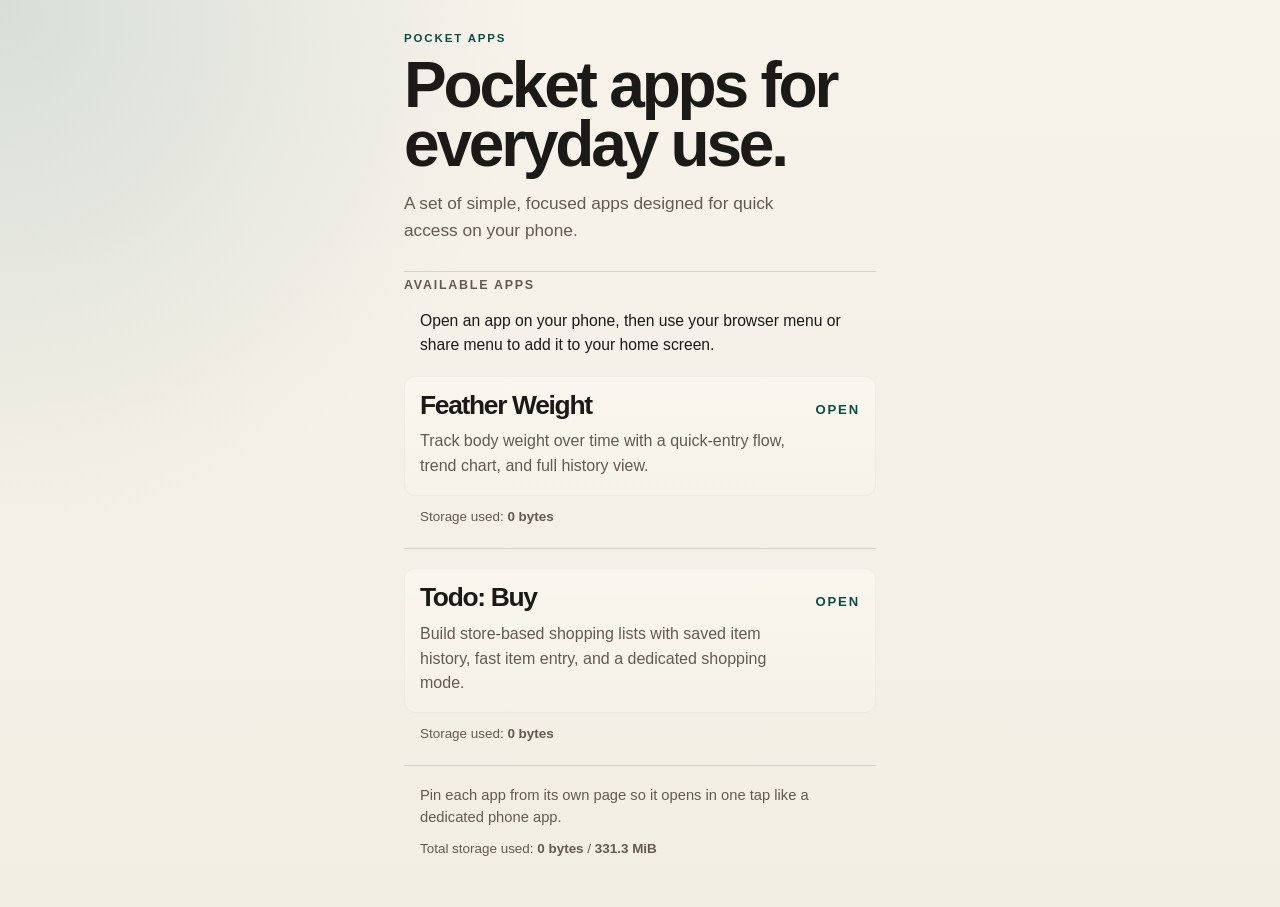
==== docs/index.html @ 56efe2e7 "Introduce the feather weight app!" ====
<!DOCTYPE html>
<html lang="en">
<head>
	<meta charset="UTF-8">
	<meta name="viewport" content="width=device-width, initial-scale=1.0, maximum-scale=1.0, user-scalable=no, viewport-fit=cover">
	<meta name="theme-color" content="#f2eee4">
	<title>Pocket Apps</title>
	<script defer src="./alpine.min.js"></script>
<style>
:root {
	color-scheme: light;
	--bg: #f2eee4;
	--bg-soft: rgba(255, 252, 246, 0.72);
	--text: #1c1a17;
	--text-soft: #635b50;
	--line: rgba(28, 26, 23, 0.14);
	--accent: #17645d;
	--accent-strong: #0e4d47;
	--max-width: 32rem;
}

* {
	box-sizing: border-box;
	-webkit-tap-highlight-color: transparent;
}

html {
	background:
		radial-gradient(circle at top left, rgba(23, 100, 93, 0.14), transparent 34%),
		linear-gradient(180deg, #f7f3eb 0%, var(--bg) 100%);
}

body {
	margin: 0;
	min-height: 100vh;
	font-family: "Aptos", "Segoe UI Variable Text", "Segoe UI", "Inter", "Ubuntu", "Noto Sans", "Helvetica Neue", Helvetica, Arial, sans-serif;
	color: var(--text);
}

a {
	color: inherit;
}

main {
	width: min(100%, var(--max-width));
	margin: 0 auto;
	padding: 2rem 1.25rem 3rem;
}

.kicker {
	margin: 0 0 0.75rem;
	font-size: 0.72rem;
	font-weight: 700;
	letter-spacing: 0.16em;
	text-transform: uppercase;
	color: var(--accent-strong);
}

h1 {
	margin: 0;
	font-family: "Aptos Display", "Segoe UI Variable Display", "Segoe UI", "Ubuntu Sans", "Noto Sans", "Helvetica Neue", Helvetica, Arial, sans-serif;
	font-size: clamp(2.25rem, 9vw, 4rem);
	line-height: 0.92;
	font-weight: 700;
	letter-spacing: -0.05em;
}

.intro {
	padding-bottom: 1.75rem;
	border-bottom: 1px solid var(--line);
}

.lead {
	margin: 1rem 0 0;
	max-width: 24rem;
	font-size: 1.08rem;
	line-height: 1.55;
	color: var(--text-soft);
}

.meta {
	margin: 0 0 0.45rem;
	font-size: 0.78rem;
	font-weight: 700;
	letter-spacing: 0.14em;
	text-transform: uppercase;
	color: var(--text-soft);
}

.pin-note {
	margin: 0;
	font-size: 0.98rem;
	line-height: 1.5;
	color: var(--text);
	padding: 0 1rem;
}

.pin-panel {
	margin-top: 0.95rem;
	padding: 0.15rem 0 0;
}

.apps {
	padding-top: 0.35rem;
}

.app-item {
	padding: 1.2rem 0 1.35rem;
	border-bottom: 1px solid var(--line);
}

.app-item:first-child {
	padding-top: 1.05rem;
}

.app-card {
	display: block;
	padding: 1rem 1rem 1.05rem;
	text-decoration: none;
	border-radius: 0.7rem;
	background: linear-gradient(180deg, rgba(255, 252, 246, 0.52), rgba(255, 252, 246, 0.16));
	box-shadow: inset 0 0 0 1px rgba(28, 26, 23, 0.04);
	transition: background 160ms ease, box-shadow 160ms ease, transform 160ms ease;
}

.app-name-row {
	display: flex;
	align-items: baseline;
	justify-content: space-between;
	gap: 1rem;
}

.app-name {
	margin: 0;
	font-family: "Aptos Display", "Segoe UI Variable Display", "Segoe UI", "Ubuntu Sans", "Noto Sans", "Helvetica Neue", Helvetica, Arial, sans-serif;
	font-size: 1.65rem;
	line-height: 1;
	letter-spacing: -0.05em;
}

.app-link {
	font-size: 0.82rem;
	font-weight: 700;
	letter-spacing: 0.14em;
	text-transform: uppercase;
	color: var(--accent-strong);
	white-space: nowrap;
}

.app-summary {
	margin: 0.7rem 0 0;
	max-width: 24rem;
	font-size: 1rem;
	line-height: 1.55;
	color: var(--text-soft);
}


.app-storage {
	margin: 0.7rem 1rem 0;
	font-size: 0.84rem;
	line-height: 1.45;
	color: var(--text-soft);
}

.app-storage strong {
	font-weight: 600;
	color: inherit;
}

.app-card:active .app-link,
.app-card:hover .app-link,
.app-card:focus-visible .app-link {
	color: var(--accent);
}

.app-card:hover,
.app-card:focus-visible {
	background: linear-gradient(180deg, rgba(255, 252, 246, 0.78), rgba(255, 252, 246, 0.3));
	box-shadow: inset 0 0 0 1px rgba(23, 100, 93, 0.1);
}

.app-card:active {
	transform: scale(0.95);
}

.app-card:focus-visible {
	outline: 2px solid var(--accent);
	outline-offset: 0.3rem;
}

.footer-note {
	margin: 1.1rem 0 0;
	font-size: 0.92rem;
	line-height: 1.5;
	color: var(--text-soft);
	padding: 0 1rem;
}

</style>
</head>
<body>
	<main x-data="appIndex()" x-init="init()">
		<section class="intro" aria-labelledby="page-title">
			<p class="kicker">Pocket Apps</p>
			<h1 id="page-title">Pocket apps for everyday use.</h1>
			<p class="lead">A set of simple, focused apps designed for quick access on your phone.</p>
		</section>

		<section class="apps" aria-labelledby="apps-title">
			<p class="meta" id="apps-title">Available Apps</p>
			<div class="pin-panel">
				<p class="pin-note" x-text="instruction()">Open an app on your phone, then use your browser menu or share menu to add it to your home screen.</p>
			</div>
		</section>

		<section>
			<template x-for="app in apps" :key="app.id">
				<div class="app-item">
					<a class="app-card" :href="app.href">
						<div class="app-name-row">
							<h2 class="app-name" x-text="app.name">App Name</h2>
							<span class="app-link">Open</span>
						</div>
						<p class="app-summary" x-text="app.summary">App summary.</p>
					</a>
					<p class="app-storage">Storage used: <strong x-text="prettyBytes(getStorageUsed(app))"></strong></p>
				</div>
			</template>

			<p class="footer-note">Pin each app from its own page so it opens in one tap like a dedicated phone app.</p>
			<p class="app-storage">Total storage used: <strong x-text="prettyBytes(getStorageUsed())"></strong> / <strong x-text="prettyBytes(localStorageQuota)"></strong></p>
		</section>
	</main>

<script>
const APPS = [
	Object.freeze({
		id: 'feather-weight',
		name: 'Feather Weight',
		href: './feather-weight.html',
		summary: 'Track body weight over time with a quick-entry flow, trend chart, and full history view.',
		localStoragePrefix: 'feather-weight-data',
	}),
	Object.freeze({
		id: 'todo-buy',
		name: 'Todo: Buy',
		href: './todo-buy.html',
		summary: 'Build store-based shopping lists with saved item history, fast item entry, and a dedicated shopping mode.',
		localStoragePrefix: 'todo_buy_data',
	})
];

function appIndex() {
	return {
		platform: null,
		totalBytes: 0,
		localStorageQuota: 0,
		apps: APPS,
		init() {
			this.detectPlatform();

			if (navigator.storage && navigator.storage.estimate) {
				navigator.storage.estimate().then(estimate => {
					this.localStorageQuota = estimate.quota || 0;
				});
			}
		},
		detectPlatform() {
			let ua = navigator.userAgent || '';
			let low = ua.toLowerCase();
			let isIOS = /iphone|ipad|ipod/.test(low);
			let isAndroid = /android/.test(low);
			let isSamsung = /samsungbrowser/.test(low);
			let isEdge = /edg|edgios|edga/.test(low);
			let isFirefox = /firefox|fxios/.test(low);
			let isChrome = /chrome|crios/.test(low) && !isEdge && !isSamsung;
			let isSafari = /safari/.test(low) && !isChrome && !isEdge && !isFirefox;

			if (window.matchMedia('(display-mode: standalone)').matches || window.navigator.standalone === true) {
				this.platform = 'standalone';
			}
			else if (isIOS && isSafari) {
				this.platform = 'ios-safari';
			}
			else if (isAndroid && isSamsung) {
				this.platform = 'android-samsung';
			}
			else if (isAndroid && isFirefox) {
				this.platform = 'android-firefox';
			}
			else if (isAndroid && (isChrome || isEdge)) {
				this.platform = 'android-chromium';
			}
			else if (isIOS && (isChrome || isEdge || isFirefox)) {
				this.platform = 'ios-alt';
			}
			else if (isIOS) {
				this.platform = 'ios';
			}
			else if (isAndroid) {
				this.platform = 'android';
			}
			else {
				this.platform = null;
			}
		},
		getStorageUsed(app = null) {
			let keys = app ? Object.keys(localStorage).filter(key => key.startsWith(app.localStoragePrefix)) : Object.keys(localStorage);
			let total = 0;
			for (let key of keys) {
				let value = localStorage.getItem(key) || '';
				total += this.measureTextBytes(key) + this.measureTextBytes(value);
			}
			return total;
		},
		measureTextBytes(text) {
			return new TextEncoder().encode(String(text)).length;
		},
		prettyBytes(bytes) {
			const KIB = 1024;
			const MIB = KIB * 1024;
			const GIB = MIB * 1024;

			if (bytes >= GIB) {
				return `${(bytes / GIB).toFixed(1)} GiB`;
			}

			if (bytes >= MIB) {
				return `${(bytes / MIB).toFixed(1)} MiB`;
			}

			if (bytes >= KIB) {
				return `${(bytes / KIB).toFixed(1)} KiB`;
			}

			return bytes + ' byte' + (bytes === 1 ? '' : 's');
		},
		instruction() {
			if (this.platform === 'standalone') {
				return 'This page is already running in home-screen mode.';
			}

			if (this.platform === 'ios-safari' || this.platform === 'ios') {
				return 'Open the app you want, tap Share, then choose Add to Home Screen.';
			}

			if (this.platform === 'android-samsung') {
				return 'Open the app you want, then use the Samsung Internet menu and choose Add page to home screen.';
			}

			if (this.platform === 'android-firefox') {
				return 'Open the app you want, then use the Firefox menu and choose Install or Add to Home screen.';
			}

			if (this.platform === 'android-chromium' || this.platform === 'android') {
				return 'Open the app you want, then use the browser menu and choose Add to Home screen or Install app.';
			}

			if (this.platform === 'ios-alt') {
				return 'Open the app you want, then use the share menu and look for Add to Home Screen. If that option is missing, open the same app in Safari.';
			}

			return 'Open an app on your phone, then use your browser menu or share menu to add it to your home screen.';
		}
	};
}
</script>
</body>
</html>
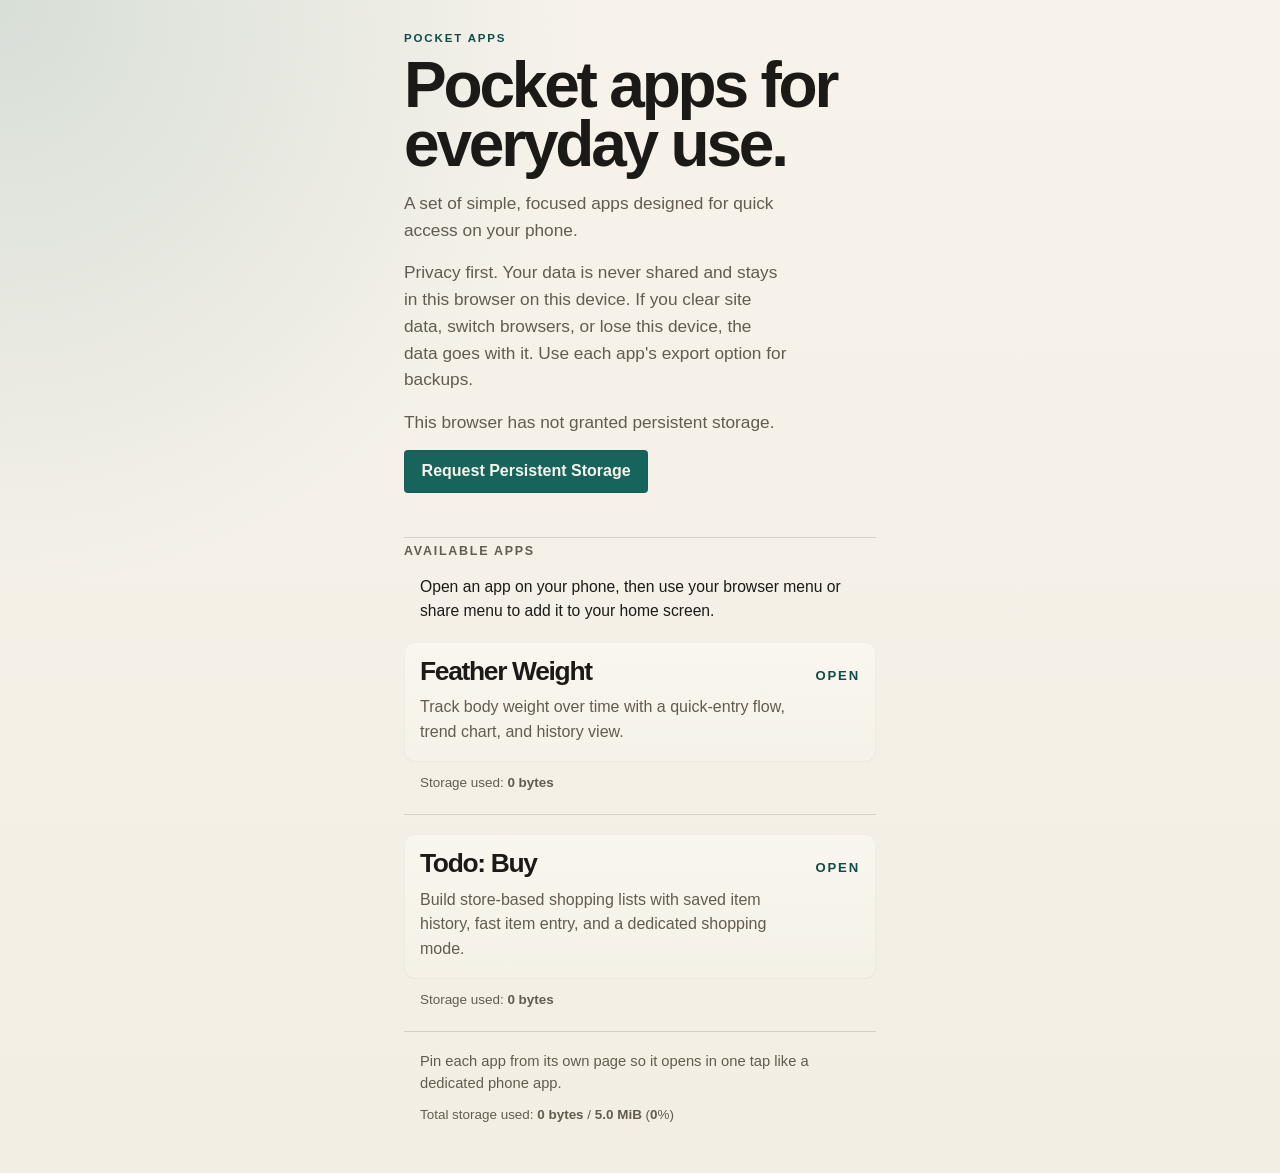
==== commit df1de747: "Work on the index page and readme" ====
--- a/docs/index.html
+++ b/docs/index.html
@@ -78,6 +78,38 @@
 	color: var(--text-soft);
 }
 
+.storage-cta {
+	margin-top: 0.85rem;
+}
+
+.storage-button {
+	appearance: none;
+	border: 0;
+	border-radius: 4px;
+	padding: 0.8rem 1.1rem;
+	font: inherit;
+	font-weight: 700;
+	background: var(--accent);
+	color: #f7f3eb;
+	box-shadow: inset 0 0 0 1px rgba(0, 0, 0, 0.05);
+	transition: background 160ms ease, transform 160ms ease;
+	cursor: pointer;
+}
+
+.storage-button:hover,
+.storage-button:focus-visible {
+	background: var(--accent-strong);
+}
+
+.storage-button:active {
+	transform: scale(0.97);
+}
+
+.storage-button:focus-visible {
+	outline: 2px solid var(--accent);
+	outline-offset: 0.2rem;
+}
+
 .meta {
 	margin: 0 0 0.45rem;
 	font-size: 0.78rem;
@@ -205,6 +237,12 @@
 			<p class="kicker">Pocket Apps</p>
 			<h1 id="page-title">Pocket apps for everyday use.</h1>
 			<p class="lead">A set of simple, focused apps designed for quick access on your phone.</p>
+			<p class="lead">Privacy first. Your data is never shared and stays in this browser on this device. If you clear site data, switch browsers, or lose this device, the data goes with it. Use each app's export option for backups.</p>
+			<p class="lead" x-show="storagePersistenceStatus === 'prompt'">This browser has not granted persistent storage.</p>
+			<p class="lead" x-show="storagePersistenceStatus === 'persisted'">Persistent storage is enabled.</p>
+			<p class="lead" x-show="storagePersistenceStatus === 'unsupported'">This browser does not expose persistent storage.</p>
+			<p class="lead" x-show="storagePersistenceStatus === 'error'">Persistent storage could not be checked right now.</p>
+			<p class="storage-cta" x-show="storagePersistenceStatus === 'prompt'"><button class="storage-button" type="button" @click="requestPersistentStorage()">Request Persistent Storage</button></p>
 		</section>
 
 		<section class="apps" aria-labelledby="apps-title">
@@ -229,7 +267,7 @@
 			</template>
 
 			<p class="footer-note">Pin each app from its own page so it opens in one tap like a dedicated phone app.</p>
-			<p class="app-storage">Total storage used: <strong x-text="prettyBytes(getStorageUsed())"></strong> / <strong x-text="prettyBytes(localStorageQuota)"></strong></p>
+			<p class="app-storage">Total storage used: <strong x-text="prettyBytes(getStorageUsed())"></strong><span x-show="localStorageQuota > 0"> / <strong x-text="prettyBytes(localStorageQuota)"></strong> (<strong x-text="Math.round((getStorageUsed() / localStorageQuota) * 100)"></strong>%)</span></p>
 		</section>
 	</main>
 
@@ -239,7 +277,7 @@
 		id: 'feather-weight',
 		name: 'Feather Weight',
 		href: './feather-weight.html',
-		summary: 'Track body weight over time with a quick-entry flow, trend chart, and full history view.',
+		summary: 'Track body weight over time with a quick-entry flow, trend chart, and history view.',
 		localStoragePrefix: 'feather-weight-data',
 	}),
 	Object.freeze({
@@ -251,31 +289,111 @@
 	})
 ];
 
+function measureTextBytes(text) {
+	return new TextEncoder().encode(String(text)).length;
+}
+
+function estimateLocalStorageLimit() {
+	const TEST_KEY = '__test__';
+	let low = 0;
+	let high = 1;
+
+	// Step 1: Exponential growth to find upper bound
+	try {
+		while (true) {
+			localStorage.setItem(TEST_KEY, 'a'.repeat(high));
+			low = high;
+			high *= 2;
+		}
+	}
+	catch (e) {
+		// We've exceeded the limit
+	}
+
+	// Step 2: Binary search refinement
+	while (low < high - 1) {
+		let mid = Math.floor((low + high) / 2);
+		try {
+			localStorage.setItem(TEST_KEY, 'a'.repeat(mid));
+			low = mid;
+		}
+		catch (e) {
+			high = mid;
+		}
+	}
+
+	localStorage.removeItem(TEST_KEY);
+	return measureTextBytes('a'.repeat(low));
+}
+
+function hasPersistentStorageSupport() {
+	return Boolean(
+		navigator.storage &&
+		typeof navigator.storage.persisted === 'function' &&
+		typeof navigator.storage.persist === 'function'
+	);
+}
+
 function appIndex() {
 	return {
 		platform: null,
 		totalBytes: 0,
 		localStorageQuota: 0,
+		storagePersistenceStatus: 'checking',
 		apps: APPS,
 		init() {
 			this.detectPlatform();
 
-			if (navigator.storage && navigator.storage.estimate) {
-				navigator.storage.estimate().then(estimate => {
-					this.localStorageQuota = estimate.quota || 0;
-				});
+			this.$nextTick(() => {
+				let quota = estimateLocalStorageLimit() + this.getStorageUsed();
+				this.localStorageQuota = Math.ceil(quota / 4096) * 4096;
+			});
+
+			this.refreshStoragePersistenceStatus();
+		},
+		async refreshStoragePersistenceStatus() {
+			if (!hasPersistentStorageSupport()) {
+				this.storagePersistenceStatus = 'unsupported';
+				return;
+			}
+
+			try {
+				this.storagePersistenceStatus = await navigator.storage.persisted() ? 'persisted' : 'prompt';
+			}
+			catch (error) {
+				this.storagePersistenceStatus = 'error';
+			}
+		},
+		async requestPersistentStorage() {
+			if (!hasPersistentStorageSupport()) {
+				this.storagePersistenceStatus = 'unsupported';
+				return false;
+			}
+
+			try {
+				if (await navigator.storage.persisted()) {
+					this.storagePersistenceStatus = 'persisted';
+					return true;
+				}
+
+				let persisted = await navigator.storage.persist();
+				this.storagePersistenceStatus = persisted ? 'persisted' : 'prompt';
+				return persisted;
+			}
+			catch (error) {
+				this.storagePersistenceStatus = 'error';
+				return false;
 			}
 		},
 		detectPlatform() {
-			let ua = navigator.userAgent || '';
-			let low = ua.toLowerCase();
-			let isIOS = /iphone|ipad|ipod/.test(low);
-			let isAndroid = /android/.test(low);
-			let isSamsung = /samsungbrowser/.test(low);
-			let isEdge = /edg|edgios|edga/.test(low);
-			let isFirefox = /firefox|fxios/.test(low);
-			let isChrome = /chrome|crios/.test(low) && !isEdge && !isSamsung;
-			let isSafari = /safari/.test(low) && !isChrome && !isEdge && !isFirefox;
+			let userAgent = navigator.userAgent.toLowerCase();
+			let isIOS = /iphone|ipad|ipod/.test(userAgent);
+			let isAndroid = /android/.test(userAgent);
+			let isSamsung = /samsungbrowser/.test(userAgent);
+			let isEdge = /edg|edgios|edga/.test(userAgent);
+			let isFirefox = /firefox|fxios/.test(userAgent);
+			let isChrome = /chrome|crios/.test(userAgent) && !isEdge && !isSamsung;
+			let isSafari = /safari/.test(userAgent) && !isChrome && !isEdge && !isFirefox;
 
 			if (window.matchMedia('(display-mode: standalone)').matches || window.navigator.standalone === true) {
 				this.platform = 'standalone';
@@ -310,12 +428,9 @@
 			let total = 0;
 			for (let key of keys) {
 				let value = localStorage.getItem(key) || '';
-				total += this.measureTextBytes(key) + this.measureTextBytes(value);
+				total += measureTextBytes(key) + measureTextBytes(value);
 			}
 			return total;
-		},
-		measureTextBytes(text) {
-			return new TextEncoder().encode(String(text)).length;
 		},
 		prettyBytes(bytes) {
 			const KIB = 1024;
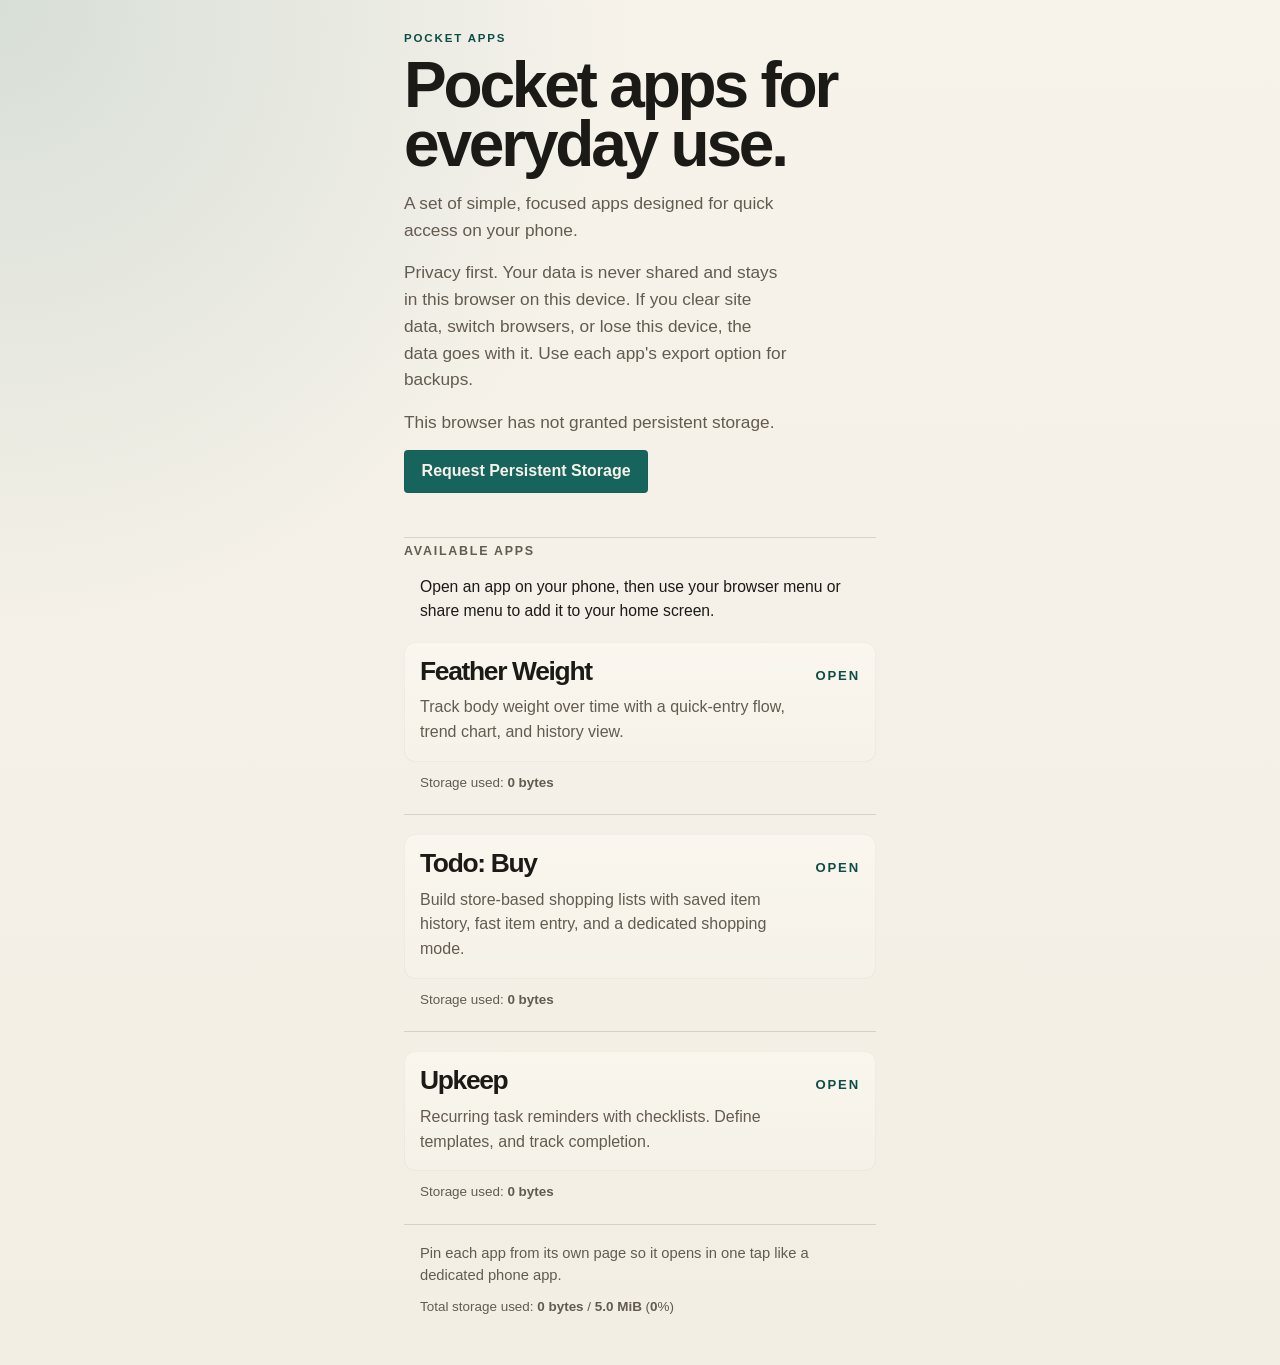
==== commit a0ec68d7: "Introduce the Upkeep app!" ====
--- a/docs/index.html
+++ b/docs/index.html
@@ -276,17 +276,24 @@
 	Object.freeze({
 		id: 'feather-weight',
 		name: 'Feather Weight',
-		href: './feather-weight.html',
+		href: './feather-weight/',
 		summary: 'Track body weight over time with a quick-entry flow, trend chart, and history view.',
 		localStoragePrefix: 'feather-weight-data',
 	}),
 	Object.freeze({
 		id: 'todo-buy',
 		name: 'Todo: Buy',
-		href: './todo-buy.html',
+		href: './todo-buy/',
 		summary: 'Build store-based shopping lists with saved item history, fast item entry, and a dedicated shopping mode.',
 		localStoragePrefix: 'todo_buy_data',
-	})
+	}),
+	Object.freeze({
+		id: 'upkeep',
+		name: 'Upkeep',
+		href: './upkeep/',
+		summary: 'Recurring task reminders with checklists. Define templates, and track completion.',
+		localStoragePrefix: 'upkeep-data',
+	}),
 ];
 
 function measureTextBytes(text) {
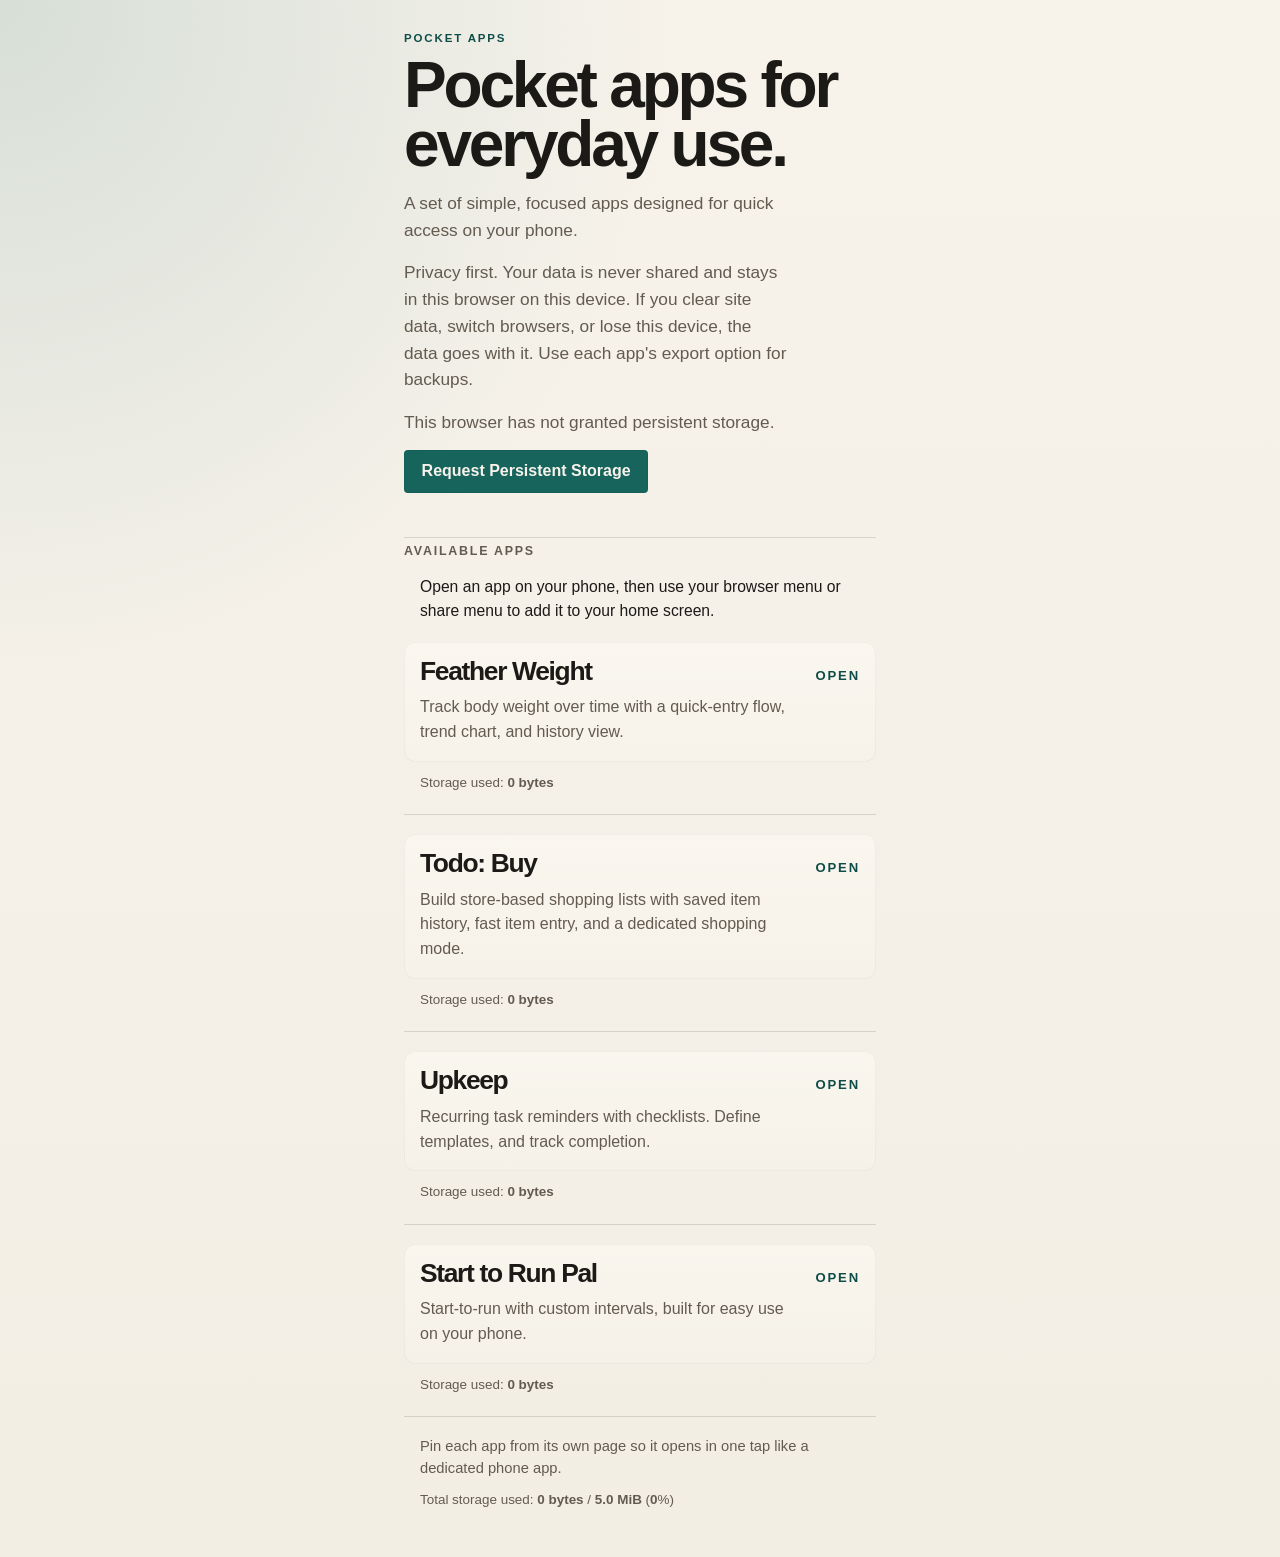
==== commit 5eb1e826: "Introduce the Start To Run Pal app!" ====
--- a/docs/index.html
+++ b/docs/index.html
@@ -294,6 +294,13 @@
 		summary: 'Recurring task reminders with checklists. Define templates, and track completion.',
 		localStoragePrefix: 'upkeep-data',
 	}),
+	Object.freeze({
+		id: 'start-to-run-pal',
+		name: 'Start to Run Pal',
+		href: './start-to-run-pal/',
+		summary: 'Start-to-run with custom intervals, built for easy use on your phone.',
+		localStoragePrefix: 'start-to-run-pal-data',
+	}),
 ];
 
 function measureTextBytes(text) {
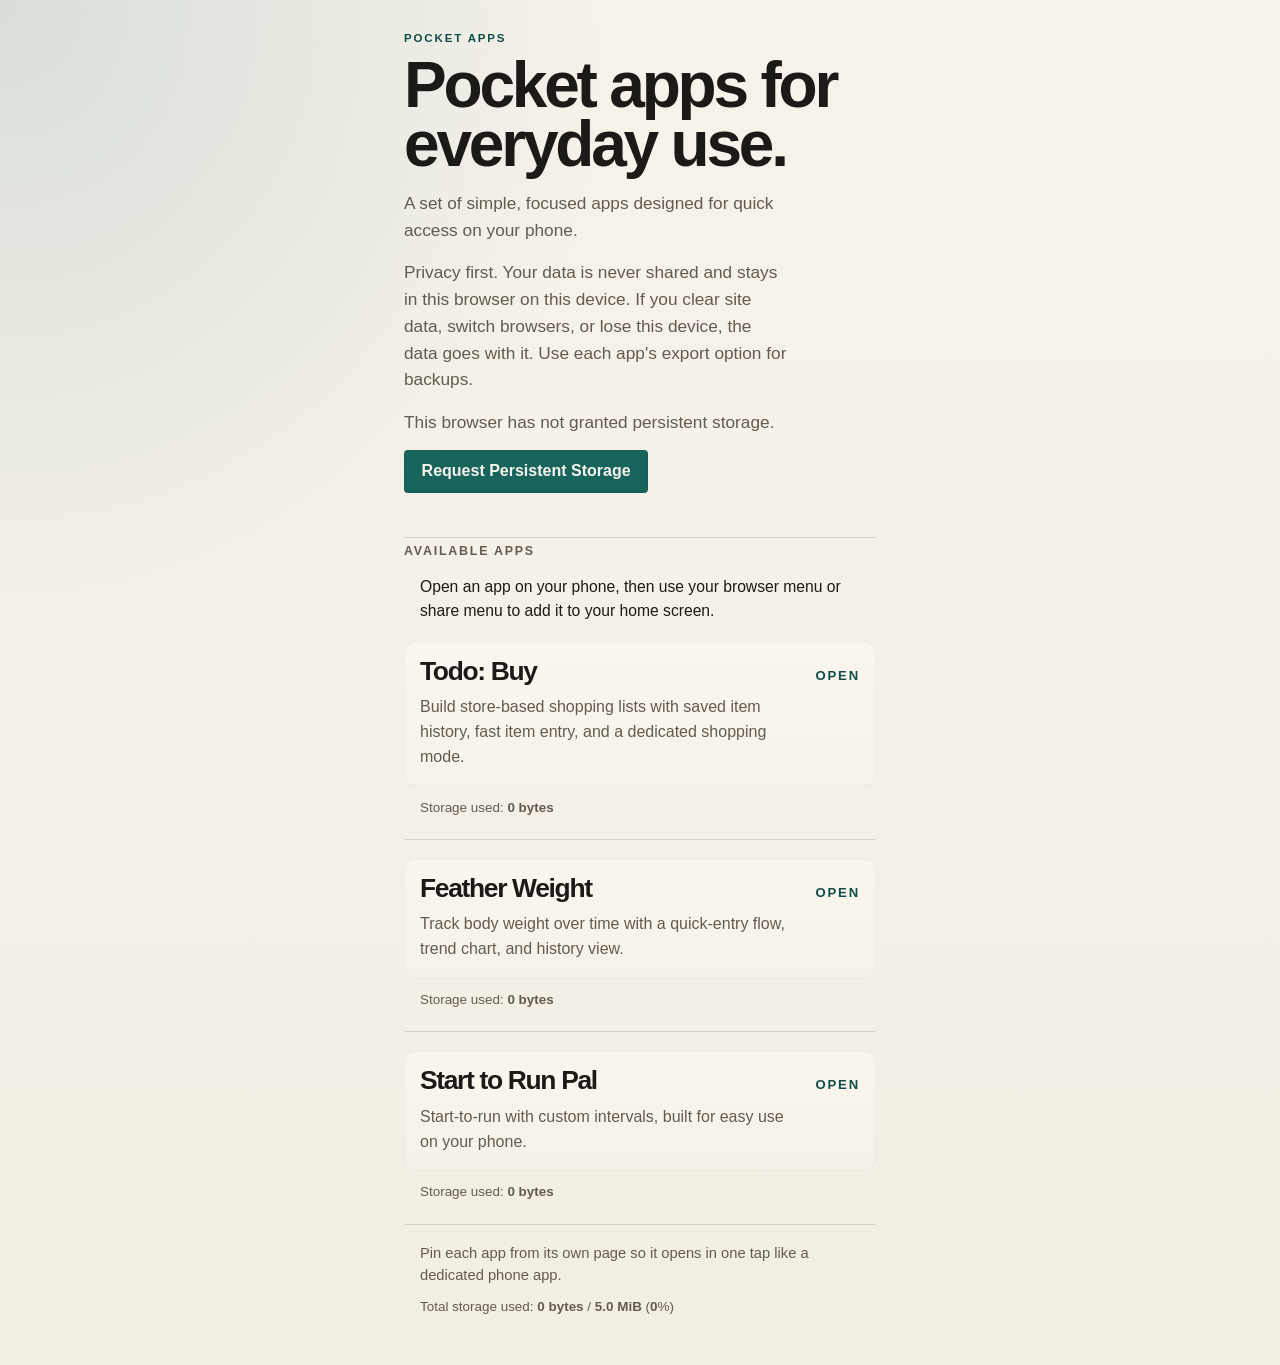
==== commit 84dcc160: "Icons WIP" ====
--- a/docs/index.html
+++ b/docs/index.html
@@ -5,6 +5,7 @@
 	<meta name="viewport" content="width=device-width, initial-scale=1.0, maximum-scale=1.0, user-scalable=no, viewport-fit=cover">
 	<meta name="theme-color" content="#f2eee4">
 	<title>Pocket Apps</title>
+	<link rel="icon" type="image/svg+xml" href="./icon.svg">
 	<script defer src="./alpine.min.js"></script>
 <style>
 :root {
@@ -274,13 +275,6 @@
 <script>
 const APPS = [
 	Object.freeze({
-		id: 'feather-weight',
-		name: 'Feather Weight',
-		href: './feather-weight/',
-		summary: 'Track body weight over time with a quick-entry flow, trend chart, and history view.',
-		localStoragePrefix: 'feather-weight-data',
-	}),
-	Object.freeze({
 		id: 'todo-buy',
 		name: 'Todo: Buy',
 		href: './todo-buy/',
@@ -288,11 +282,11 @@
 		localStoragePrefix: 'todo_buy_data',
 	}),
 	Object.freeze({
-		id: 'upkeep',
-		name: 'Upkeep',
-		href: './upkeep/',
-		summary: 'Recurring task reminders with checklists. Define templates, and track completion.',
-		localStoragePrefix: 'upkeep-data',
+		id: 'feather-weight',
+		name: 'Feather Weight',
+		href: './feather-weight/',
+		summary: 'Track body weight over time with a quick-entry flow, trend chart, and history view.',
+		localStoragePrefix: 'feather-weight-data',
 	}),
 	Object.freeze({
 		id: 'start-to-run-pal',
